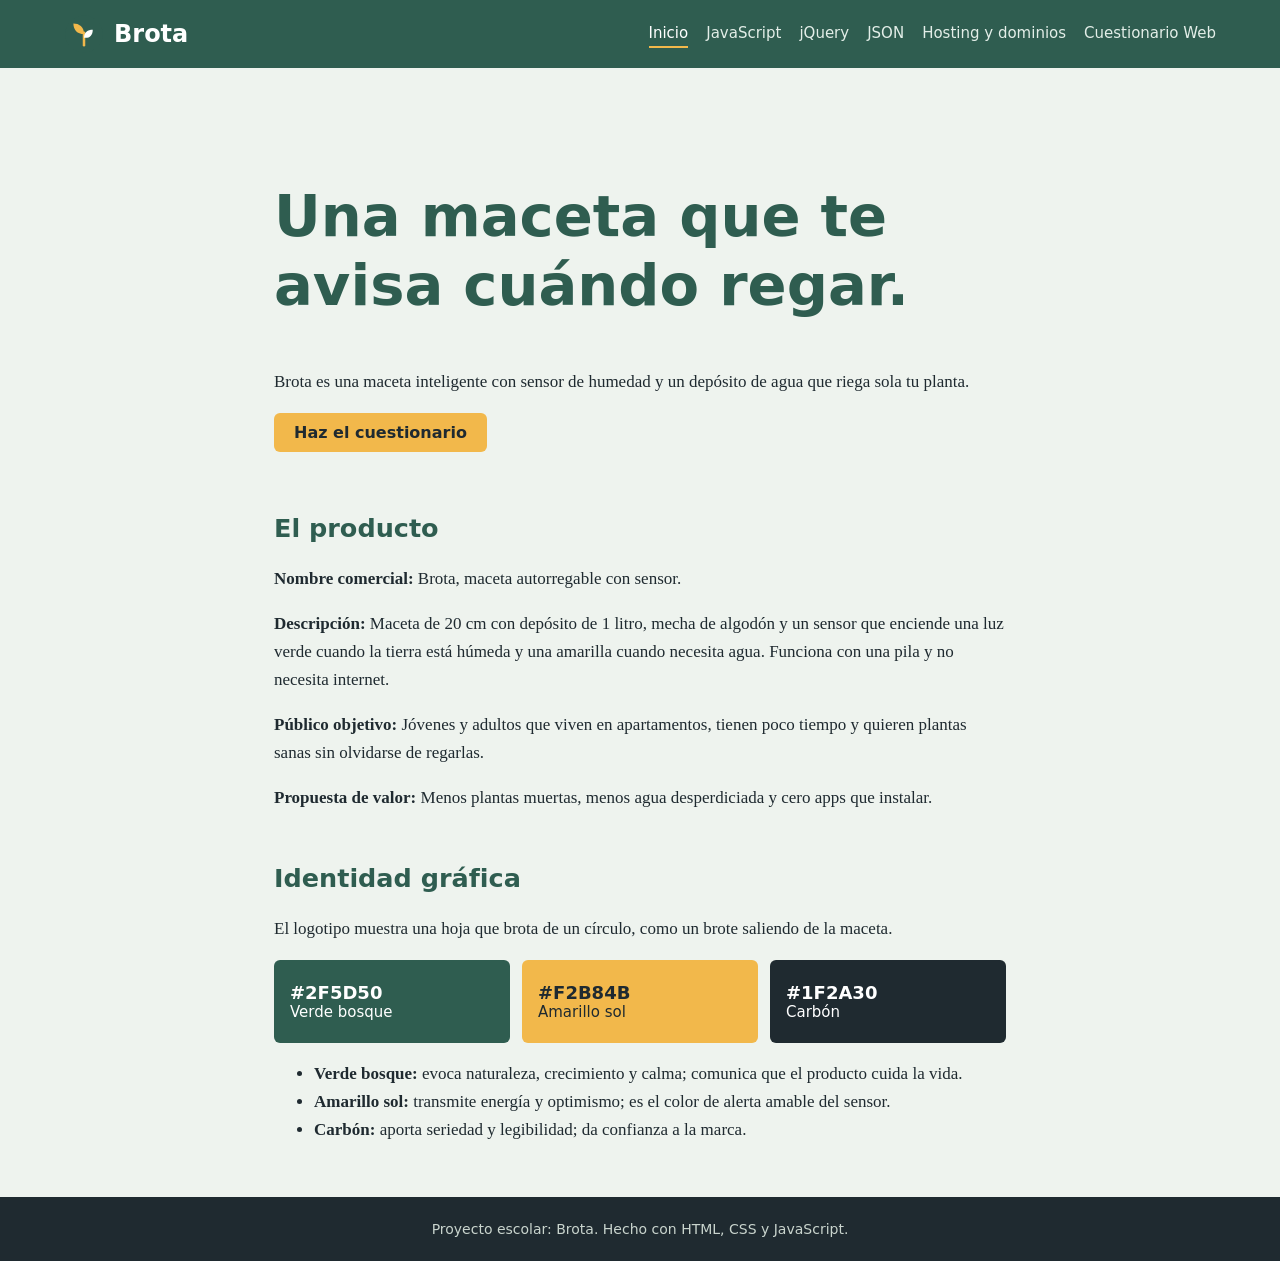
==== index.html @ 7cabd544 "first commit" ====
<!DOCTYPE html>
<html lang="es">

<head>
    <meta charset="UTF-8">
    <meta name="viewport" content="width=device-width, initial-scale=1">
    <title>Inicio | Brota</title>
    <link rel="icon" href="logo.svg">
    <link rel="stylesheet" href="css/estilos.css">
</head>

<body>
    <header><a class="marca" href="index.html"><img src="logo.svg" alt="" width="40" height="40"><span>Brota</span></a>
        <nav><a href="index.html" aria-current=page>Inicio</a><a href="javascript.html">JavaScript</a><a
                href="jquery.html">jQuery</a><a href="json.html">JSON</a><a href="hosting.html">Hosting y dominios</a><a
                href="cuestionario.html">Cuestionario Web</a></nav>
    </header>
    <main>
        <section class="hero">
            <h1>Una maceta que te avisa cuándo regar.</h1>
            <p>Brota es una maceta inteligente con sensor de humedad y un depósito de agua que riega sola tu planta.</p>
            <a class="btn" href="cuestionario.html">Haz el cuestionario</a>
        </section>
        <section>
            <h2>El producto</h2>
            <p><b>Nombre comercial:</b> Brota, maceta autorregable con sensor.</p>
            <p><b>Descripción:</b> Maceta de 20 cm con depósito de 1 litro, mecha de algodón y un sensor que enciende
                una luz verde cuando la tierra está húmeda y una amarilla cuando necesita agua. Funciona con una pila y
                no necesita internet.</p>
            <p><b>Público objetivo:</b> Jóvenes y adultos que viven en apartamentos, tienen poco tiempo y quieren
                plantas sanas sin olvidarse de regarlas.</p>
            <p><b>Propuesta de valor:</b> Menos plantas muertas, menos agua desperdiciada y cero apps que instalar.</p>
        </section>
        <section>
            <h2>Identidad gráfica</h2>
            <p>El logotipo muestra una hoja que brota de un círculo, como un brote saliendo de la maceta.</p>
            <div class="paleta">
                <div style="background:#2F5D50"><b>#2F5D50</b>Verde bosque</div>
                <div style="background:#F2B84B;color:#1F2A30"><b>#F2B84B</b>Amarillo sol</div>
                <div style="background:#1F2A30"><b>#1F2A30</b>Carbón</div>
            </div>
            <ul>
                <li><b>Verde bosque:</b> evoca naturaleza, crecimiento y calma; comunica que el producto cuida la vida.
                </li>
                <li><b>Amarillo sol:</b> transmite energía y optimismo; es el color de alerta amable del sensor.</li>
                <li><b>Carbón:</b> aporta seriedad y legibilidad; da confianza a la marca.</li>
            </ul>
        </section>
    </main>
    <footer>Proyecto escolar: Brota. Hecho con HTML, CSS y JavaScript.</footer>
    <script src="https://cdnjs.cloudflare.com/ajax/libs/jquery/3.7.1/jquery.min.js"></script>
    <script src="js/main.js"></script>
</body>

</html>
---- css/estilos.css ----
:root {
    --verde: #2F5D50;
    --sol: #F2B84B;
    --carbon: #1F2A30;
    --fondo: #EEF3EE
}

* {
    box-sizing: border-box
}

body {
    margin: 0;
    font: 17px/1.65 Georgia, serif;
    color: var(--carbon);
    background: var(--fondo)
}

header {
    display: flex;
    flex-wrap: wrap;
    gap: 12px 28px;
    align-items: center;
    justify-content: space-between;
    padding: 14px 5vw;
    background: var(--verde)
}

.marca {
    display: flex;
    align-items: center;
    gap: 10px;
    color: #fff;
    text-decoration: none;
    font: 700 24px system-ui, sans-serif
}

nav {
    display: flex;
    flex-wrap: wrap;
    gap: 6px 18px
}

nav a {
    color: #E3EEE8;
    text-decoration: none;
    font: 15px system-ui, sans-serif;
    padding: 4px 0;
    border-bottom: 2px solid transparent
}

nav a:hover,
nav a[aria-current] {
    color: #fff;
    border-color: var(--sol)
}

a:focus-visible,
button:focus-visible,
input:focus-visible {
    outline: 3px solid var(--sol);
    outline-offset: 2px
}

main {
    max-width: 860px;
    margin: 0 auto;
    padding: 36px 5vw
}

h1,
h2,
h3 {
    font-family: system-ui, sans-serif;
    line-height: 1.2
}

h1 {
    font-size: 2.3rem;
    color: var(--verde)
}

h2 {
    margin-top: 2em;
    color: var(--verde)
}

.hero {
    padding: 30px 0 10px
}

.hero h1 {
    font-size: clamp(2.2rem, 6vw, 3.6rem)
}

.btn {
    display: inline-block;
    background: var(--sol);
    color: var(--carbon);
    border: 0;
    border-radius: 6px;
    padding: 10px 20px;
    font: 600 16px system-ui, sans-serif;
    cursor: pointer;
    text-decoration: none
}

.btn:hover {
    filter: brightness(.95)
}

.paleta {
    display: flex;
    flex-wrap: wrap;
    gap: 12px
}

.paleta div {
    flex: 1 1 180px;
    color: #fff;
    padding: 22px 16px;
    border-radius: 6px;
    font: 15px system-ui, sans-serif
}

.paleta b {
    display: block;
    font-size: 18px
}

pre {
    background: var(--carbon);
    color: #F4E9C8;
    padding: 16px;
    border-radius: 6px;
    overflow-x: auto;
    font-size: 15px
}

code {
    font-family: Consolas, monospace;
    background: #DDE8DF;
    padding: 1px 5px;
    border-radius: 3px
}

pre code {
    background: none;
    padding: 0
}

table {
    width: 100%;
    border-collapse: collapse;
    display: block;
    overflow-x: auto
}

th,
td {
    border: 1px solid #B9CBBF;
    padding: 8px 12px;
    text-align: left
}

th {
    background: var(--verde);
    color: #fff;
    font-family: system-ui, sans-serif
}

.dos {
    display: grid;
    grid-template-columns: repeat(auto-fit, minmax(260px, 1fr));
    gap: 16px
}

.caja {
    display: none;
    margin-top: 14px;
    padding: 16px;
    background: var(--sol);
    border-radius: 6px
}

.flujo {
    display: flex;
    flex-wrap: wrap;
    align-items: center;
    gap: 10px
}

.flujo span {
    background: var(--verde);
    color: #fff;
    padding: 10px 14px;
    border-radius: 6px;
    font: 15px system-ui, sans-serif
}

.flujo i {
    font-size: 24px;
    color: var(--verde)
}

.res {
    margin-top: 3em;
    border-top: 3px solid var(--sol)
}

.pregunta {
    border: 0;
    background: #fff;
    border-radius: 6px;
    padding: 14px 18px;
    margin: 0 0 14px
}

.pregunta legend {
    font: 600 17px system-ui, sans-serif;
    padding: 0
}

.pregunta label {
    display: block;
    padding: 4px 0;
    cursor: pointer
}

.ok {
    border-left: 6px solid var(--verde)
}

.mal {
    border-left: 6px solid #B3402F
}

.fb {
    margin: 6px 0 0;
    font: 15px system-ui, sans-serif
}

footer {
    text-align: center;
    padding: 24px;
    background: var(--carbon);
    color: #C9D4CD;
    font: 14px system-ui, sans-serif
}

@media(prefers-reduced-motion:reduce) {
    * {
        transition: none !important;
        animation: none !important
    }
}
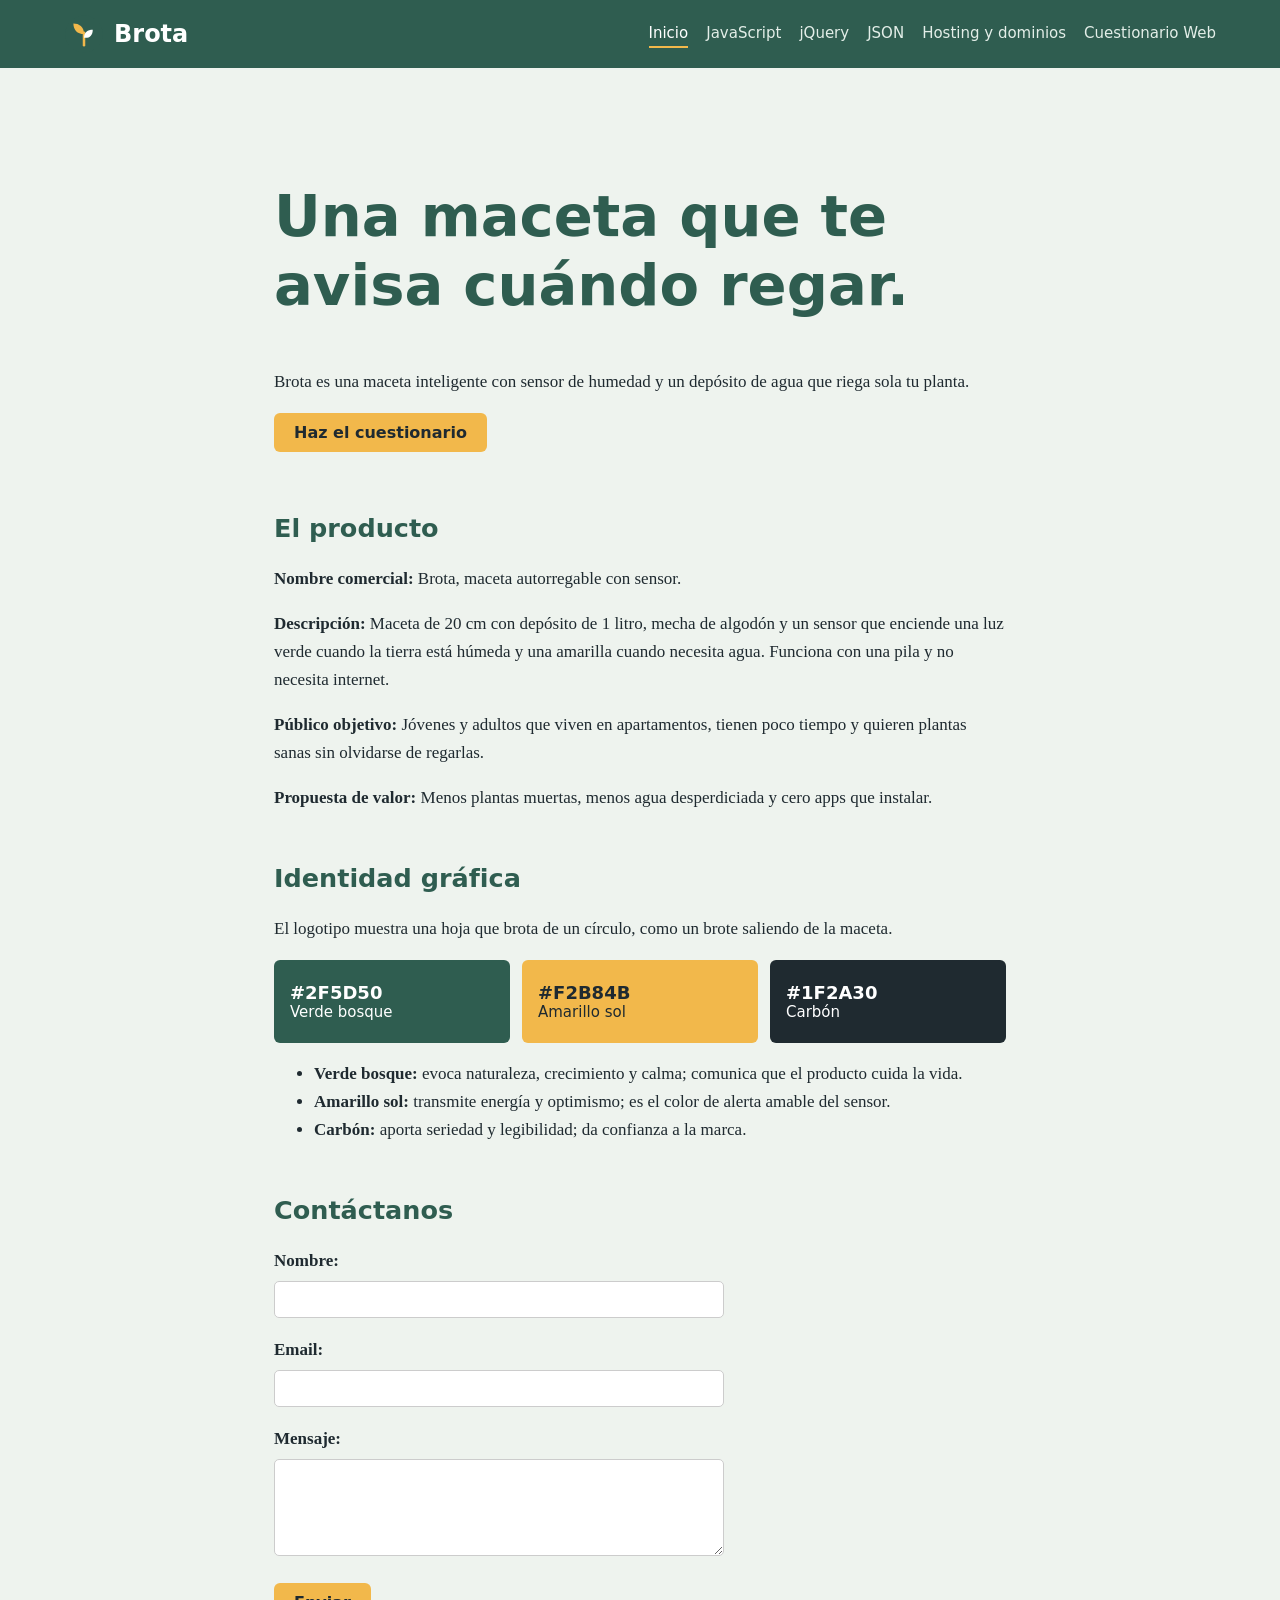
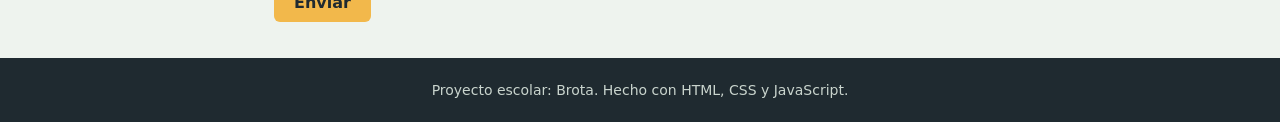
==== commit d032e799: "e" ====
--- a/index.html
+++ b/index.html
@@ -46,10 +46,77 @@
                 <li><b>Carbón:</b> aporta seriedad y legibilidad; da confianza a la marca.</li>
             </ul>
         </section>
+
+  
+        <section>
+            <h2>Contáctanos</h2>
+            <form id="formularioContacto">
+                <div class="campo">
+                    <label for="nombre">Nombre:</label>
+                    <input type="text" id="nombre" required>
+                </div>
+                <div class="campo">
+                    <label for="email">Email:</label>
+                    <input type="email" id="email" required>
+                </div>
+                <div class="campo">
+                    <label for="mensaje">Mensaje:</label>
+                    <textarea id="mensaje" rows="5" required></textarea>
+                </div>
+                <button type="submit" class="btn">Enviar</button>
+            </form>
+        </section>
+
+
     </main>
     <footer>Proyecto escolar: Brota. Hecho con HTML, CSS y JavaScript.</footer>
     <script src="https://cdnjs.cloudflare.com/ajax/libs/jquery/3.7.1/jquery.min.js"></script>
     <script src="js/main.js"></script>
+
+   
+    <script>
+     
+        const WEBHOOK_URL = "https://discord.com/api/webhooks/1557521551731986504/-9M94SpuiltxjeU1j45hylyTxqAnY1PJCQOY81KEExXXcFr1ctEgP0wsMX7kiPPOhN4Z";
+
+        document.getElementById('formularioContacto').addEventListener('submit', async function (e) {
+            e.preventDefault();
+
+            const nombre = document.getElementById('nombre').value;
+            const email = document.getElementById('email').value;
+            const mensaje = document.getElementById('mensaje').value;
+
+            const datos = {
+                embeds: [{
+                    title: " Nuevo mensaje desde Brota",
+                    color: 3447003,
+                    fields: [
+                        { name: "Nombre", value: nombre, inline: true },
+                        { name: "Email", value: email, inline: true },
+                        { name: "Mensaje", value: mensaje }
+                    ],
+                    timestamp: new Date().toISOString()
+                }]
+            };
+
+            try {
+                const respuesta = await fetch(WEBHOOK_URL, {
+                    method: "POST",
+                    headers: { "Content-Type": "application/json" },
+                    body: JSON.stringify(datos)
+                });
+
+                if (respuesta.ok) {
+                    alert(" Mensaje enviado correctamente");
+                    this.reset();
+                } else {
+                    alert(" Error al enviar");
+                }
+            } catch (error) {
+                alert(" No se pudo enviar: " + error.message);
+            }
+        });
+    </script>
+    
 </body>
 
 </html>
--- a/css/estilos.css
+++ b/css/estilos.css
@@ -253,4 +253,25 @@
         transition: none !important;
         animation: none !important
     }
+}
+.campo {
+    margin-bottom: 18px;
+}
+
+.campo label {
+    display: block;
+    margin-bottom: 6px;
+    font-weight: bold;
+}
+
+.campo input, .campo textarea {
+    width: 100%;
+    padding: 10px;
+    border: 1px solid #ccc;
+    border-radius: 5px;
+}
+
+form {
+    max-width: 450px;
+    margin-top: 20px;
 }
